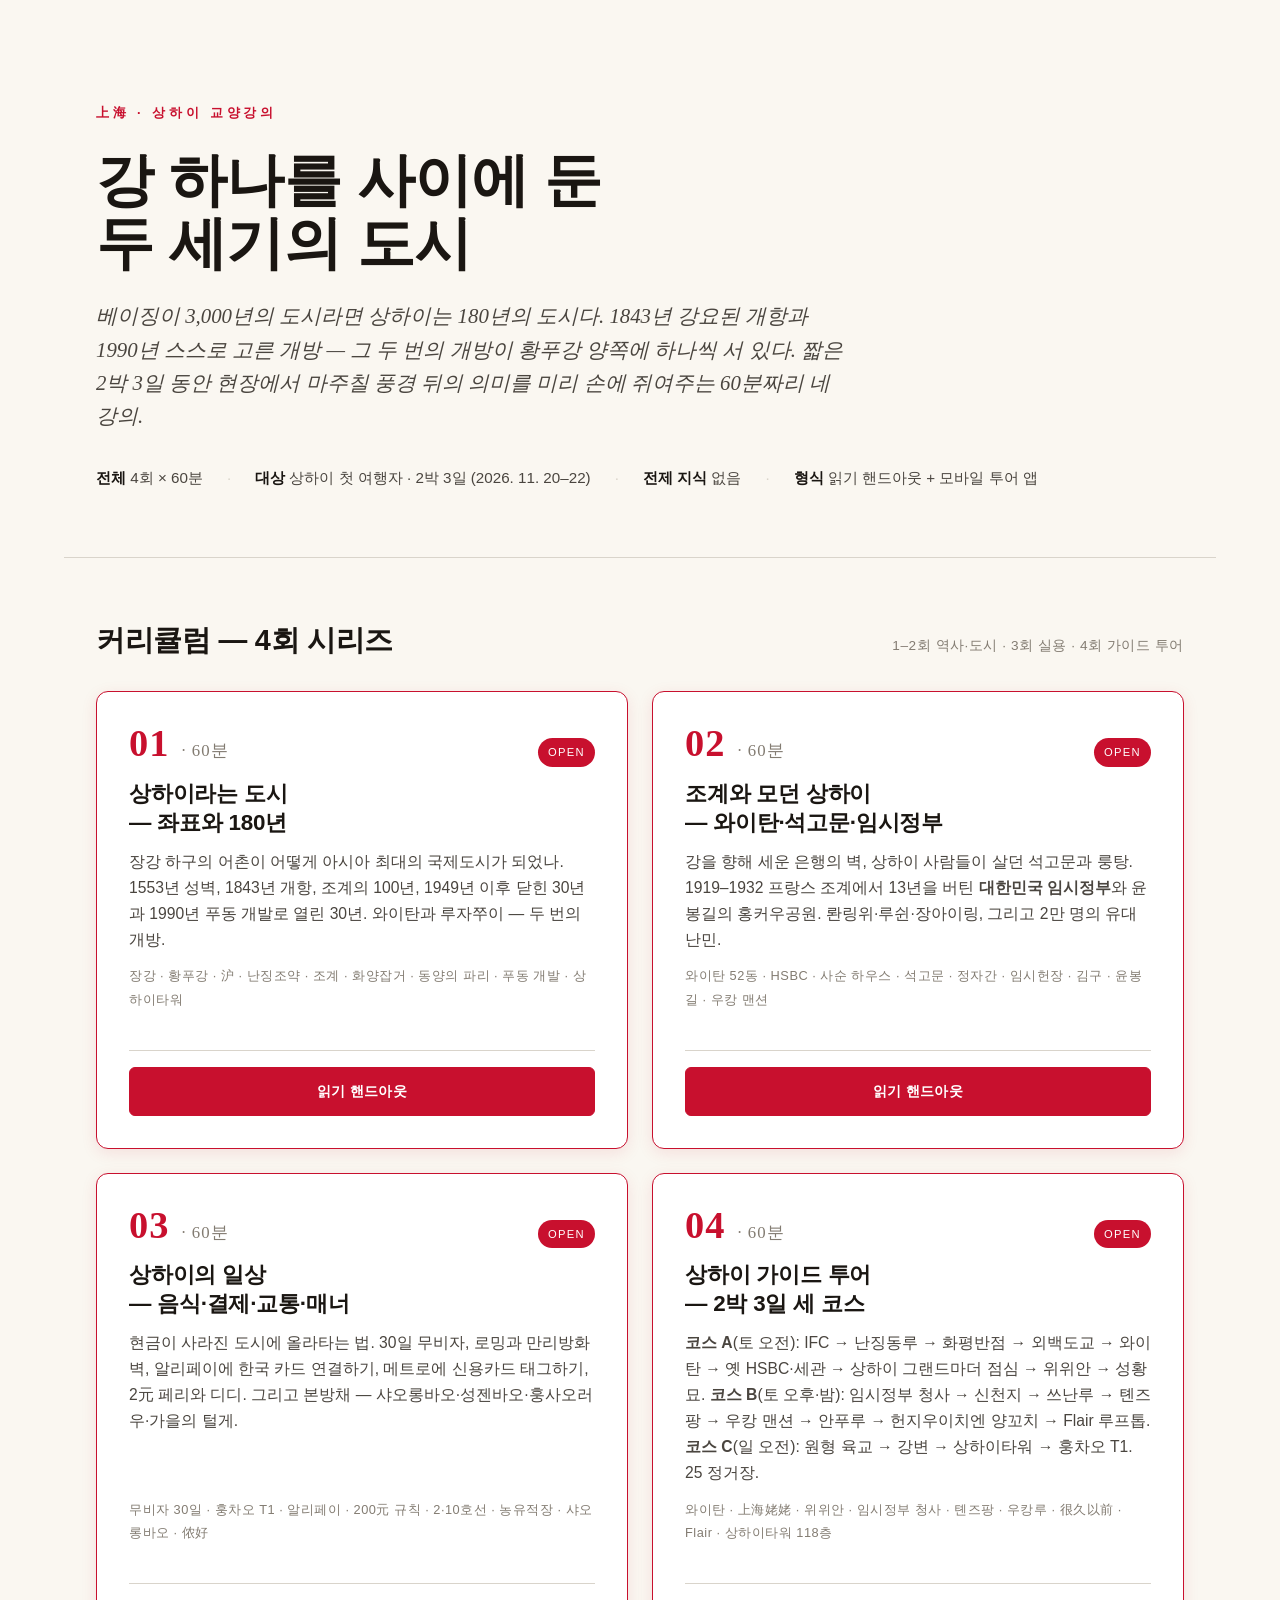
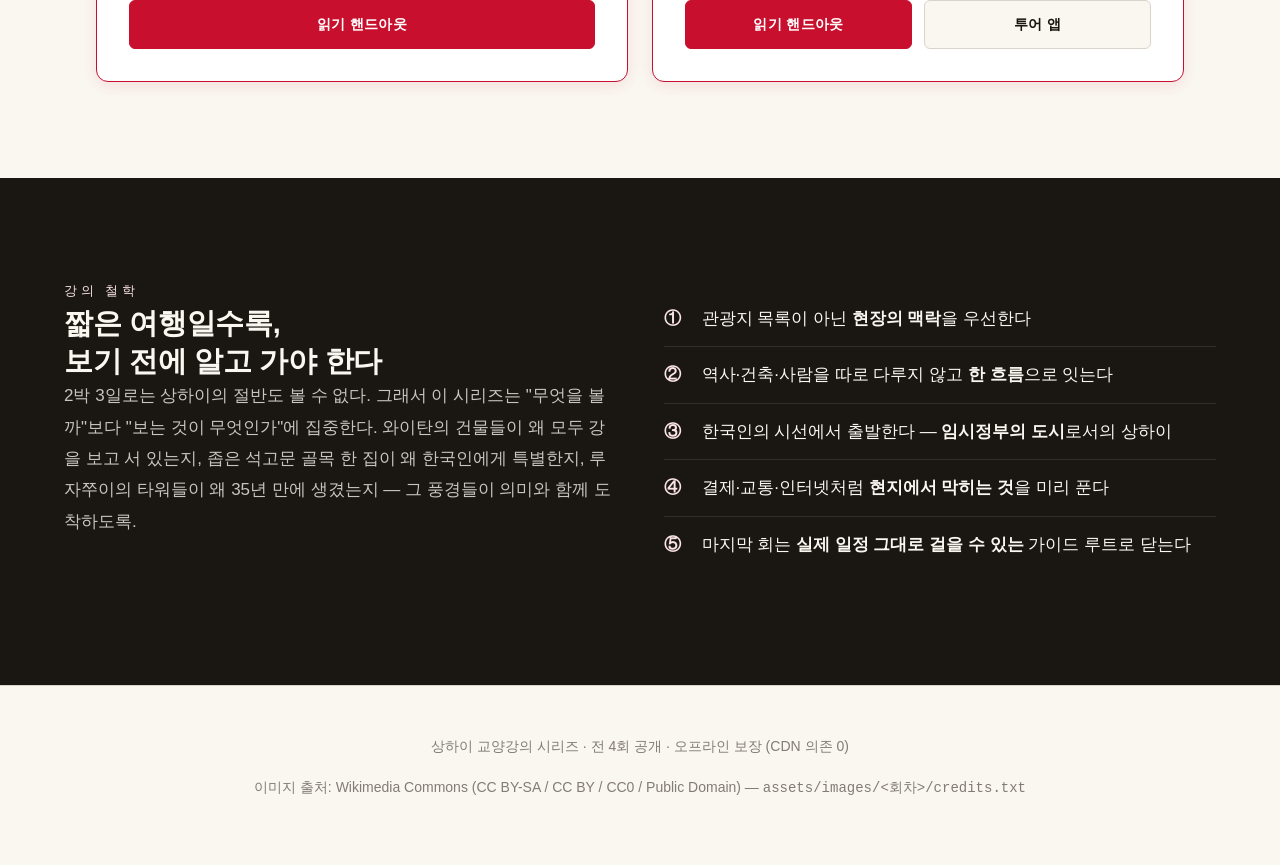
==== lecture-shanghai/index.html @ a5d8853c "상하이 2박 3일 강의와 셀프 가이드 투어 첫 공개 - lecture-shanghai: 4회 교양강의 (좌표와 180년, 조계와 모던 상하이, 일상, 가이드 투어) - tour-s" ====
<!DOCTYPE html>
<html lang="ko">
<head>
<meta charset="UTF-8">
<meta name="viewport" content="width=device-width, initial-scale=1">
<title>상하이 교양강의 — 2박 3일 여행자를 위한 4회 시리즈</title>
<meta name="description" content="상하이를 처음 만나는 사람을 위한 4회 교양강의. 좌표와 180년, 조계와 모던 상하이(임시정부), 일상·음식·결제, 그리고 2박 3일 가이드 투어.">
<link rel="stylesheet" href="assets/css/base.css">
<link rel="stylesheet" href="assets/css/index.css">
</head>
<body>

<!-- ===== Hero ===== -->
<section class="hero">
  <span class="eyebrow">上海 · 상하이 교양강의</span>
  <h1>강 하나를 사이에 둔<br>두 세기의 도시</h1>
  <p class="lead">베이징이 3,000년의 도시라면 상하이는 180년의 도시다. 1843년 강요된 개항과 1990년 스스로 고른 개방 — 그 두 번의 개방이 황푸강 양쪽에 하나씩 서 있다. 짧은 2박 3일 동안 현장에서 마주칠 풍경 뒤의 의미를 미리 손에 쥐여주는 60분짜리 네 강의.</p>
  <div class="meta">
    <span><strong>전체</strong> 4회 × 60분</span>
    <span class="sep">·</span>
    <span><strong>대상</strong> 상하이 첫 여행자 · 2박 3일 (2026. 11. 20–22)</span>
    <span class="sep">·</span>
    <span><strong>전제 지식</strong> 없음</span>
    <span class="sep">·</span>
    <span><strong>형식</strong> 읽기 핸드아웃 + 모바일 투어 앱</span>
  </div>
</section>

<!-- ===== Curriculum ===== -->
<section class="curriculum">
  <div class="curriculum-head">
    <h2>커리큘럼 — 4회 시리즈</h2>
    <span class="tag">1–2회 역사·도시 · 3회 실용 · 4회 가이드 투어</span>
  </div>

  <div class="cards">

    <!-- 1회 -->
    <article class="card active">
      <div class="card-num"><span class="n">01</span>· 60분<span class="tag-open">Open</span></div>
      <h3>상하이라는 도시<br>— 좌표와 180년</h3>
      <p class="desc">장강 하구의 어촌이 어떻게 아시아 최대의 국제도시가 되었나. 1553년 성벽, 1843년 개항, 조계의 100년, 1949년 이후 닫힌 30년과 1990년 푸동 개발로 열린 30년. 와이탄과 루자쭈이 — 두 번의 개방.</p>
      <p class="keywords">장강 · 황푸강 · 沪 · 난징조약 · 조계 · 화양잡거 · 동양의 파리 · 푸동 개발 · 상하이타워</p>
      <div class="actions">
        <a href="01-coordinates-history.html" class="primary">읽기 핸드아웃</a>
      </div>
    </article>

    <!-- 2회 -->
    <article class="card active">
      <div class="card-num"><span class="n">02</span>· 60분<span class="tag-open">Open</span></div>
      <h3>조계와 모던 상하이<br>— 와이탄·석고문·임시정부</h3>
      <p class="desc">강을 향해 세운 은행의 벽, 상하이 사람들이 살던 석고문과 룽탕. 1919–1932 프랑스 조계에서 13년을 버틴 <strong>대한민국 임시정부</strong>와 윤봉길의 홍커우공원. 롼링위·루쉰·장아이링, 그리고 2만 명의 유대 난민.</p>
      <p class="keywords">와이탄 52동 · HSBC · 사순 하우스 · 석고문 · 정자간 · 임시헌장 · 김구 · 윤봉길 · 우캉 맨션</p>
      <div class="actions">
        <a href="02-concessions-modern.html" class="primary">읽기 핸드아웃</a>
      </div>
    </article>

    <!-- 3회 -->
    <article class="card active">
      <div class="card-num"><span class="n">03</span>· 60분<span class="tag-open">Open</span></div>
      <h3>상하이의 일상<br>— 음식·결제·교통·매너</h3>
      <p class="desc">현금이 사라진 도시에 올라타는 법. 30일 무비자, 로밍과 만리방화벽, 알리페이에 한국 카드 연결하기, 메트로에 신용카드 태그하기, 2元 페리와 디디. 그리고 본방채 — 샤오롱바오·성젠바오·훙사오러우·가을의 털게.</p>
      <p class="keywords">무비자 30일 · 훙차오 T1 · 알리페이 · 200元 규칙 · 2·10호선 · 농유적장 · 샤오롱바오 · 侬好</p>
      <div class="actions">
        <a href="03-daily-life.html" class="primary">읽기 핸드아웃</a>
      </div>
    </article>

    <!-- 4회 -->
    <article class="card active">
      <div class="card-num"><span class="n">04</span>· 60분<span class="tag-open">Open</span></div>
      <h3>상하이 가이드 투어<br>— 2박 3일 세 코스</h3>
      <p class="desc"><strong>코스 A</strong>(토 오전): IFC → 난징동루 → 화평반점 → 외백도교 → 와이탄 → 옛 HSBC·세관 → 상하이 그랜드마더 점심 → 위위안 → 성황묘. <strong>코스 B</strong>(토 오후·밤): 임시정부 청사 → 신천지 → 쓰난루 → 톈즈팡 → 우캉 맨션 → 안푸루 → 헌지우이치엔 양꼬치 → Flair 루프톱. <strong>코스 C</strong>(일 오전): 원형 육교 → 강변 → 상하이타워 → 훙차오 T1. 25 정거장.</p>
      <p class="keywords">와이탄 · 上海姥姥 · 위위안 · 임시정부 청사 · 톈즈팡 · 우캉루 · 很久以前 · Flair · 상하이타워 118층</p>
      <div class="actions">
        <a href="04-shanghai-tour.html" class="primary">읽기 핸드아웃</a>
        <a href="../tour-shanghai/course/">투어 앱</a>
      </div>
    </article>

  </div>
</section>

<!-- ===== Philosophy ===== -->
<section class="philosophy">
  <div class="philosophy-inner">
    <div>
      <span class="eyebrow">강의 철학</span>
      <h2>짧은 여행일수록,<br>보기 전에 알고 가야 한다</h2>
      <p>2박 3일로는 상하이의 절반도 볼 수 없다. 그래서 이 시리즈는 "무엇을 볼까"보다 "보는 것이 무엇인가"에 집중한다. 와이탄의 건물들이 왜 모두 강을 보고 서 있는지, 좁은 석고문 골목 한 집이 왜 한국인에게 특별한지, 루자쭈이의 타워들이 왜 35년 만에 생겼는지 — 그 풍경들이 의미와 함께 도착하도록.</p>
    </div>
    <div>
      <ol class="principles">
        <li><span class="num">①</span><span>관광지 목록이 아닌 <strong>현장의 맥락</strong>을 우선한다</span></li>
        <li><span class="num">②</span><span>역사·건축·사람을 따로 다루지 않고 <strong>한 흐름</strong>으로 잇는다</span></li>
        <li><span class="num">③</span><span>한국인의 시선에서 출발한다 — <strong>임시정부의 도시</strong>로서의 상하이</span></li>
        <li><span class="num">④</span><span>결제·교통·인터넷처럼 <strong>현지에서 막히는 것</strong>을 미리 푼다</span></li>
        <li><span class="num">⑤</span><span>마지막 회는 <strong>실제 일정 그대로 걸을 수 있는</strong> 가이드 루트로 닫는다</span></li>
      </ol>
    </div>
  </div>
</section>

<footer class="site-footer">
  <p>상하이 교양강의 시리즈 · 전 4회 공개 · 오프라인 보장 (CDN 의존 0)</p>
  <p>이미지 출처: Wikimedia Commons (CC BY-SA / CC BY / CC0 / Public Domain) — <code>assets/images/&lt;회차&gt;/credits.txt</code></p>
</footer>

</body>
</html>
---- lecture-shanghai/assets/css/base.css ----
/* =========================================================
   상하이 교양강의 — 공통 디자인 시스템 (폴란드 교양강의 시리즈에서 이어받음)
   - 시안 A·B 공유 토큰 + 베이스 + 컴포넌트
   - 오프라인 보장: 시스템 폰트 스택만 사용, CDN 의존 0
   ========================================================= */

/* -------- 디자인 토큰 -------- */
:root {
  /* 색 — 종이 톤 위에 잉크와 적색 포인트 */
  --color-paper: #FAF7F1;
  --color-paper-soft: #FFFFFF;
  --color-ink: #1A1612;
  --color-ink-soft: #4A453F;
  --color-ink-mute: #837C72;
  --color-rule: #D9D4CB;
  --color-rule-soft: #ECE7DD;
  --color-accent: #C8102E;          /* 적색 포인트 */
  --color-accent-deep: #8F0820;
  --color-accent-soft: #FAE4E8;
  --color-warn: #B45309;            /* 인용·강조 보조 */

  /* 타이포 — 한글 시스템 산세리프 + 영문 시스템 */
  --font-sans: "Apple SD Gothic Neo", "Pretendard", "Noto Sans KR",
               -apple-system, BlinkMacSystemFont, "Segoe UI", Roboto, sans-serif;
  --font-serif: "Apple SD Gothic Neo", "Noto Serif KR", Georgia, "Times New Roman", serif;
  --font-mono: ui-monospace, SFMono-Regular, Menlo, Consolas, monospace;

  /* 크기 */
  --fs-body: 17px;
  --fs-small: 14px;
  --lh-body: 1.85;
  --measure: 52rem;       /* 본문 최대 폭 — 박스(컨테이너)와 동일 폭 정렬, 한국어 줄당 ~55자 */
  --wrap: 72rem;          /* 페이지 최대 폭 */

  /* 여백·반경 */
  --space-1: 4px;
  --space-2: 8px;
  --space-3: 12px;
  --space-4: 16px;
  --space-5: 24px;
  --space-6: 32px;
  --space-7: 48px;
  --space-8: 64px;
  --space-9: 96px;
  --radius: 6px;
  --radius-lg: 12px;
  --shadow: 0 1px 2px rgba(26, 22, 18, 0.04), 0 4px 16px rgba(26, 22, 18, 0.06);
}

/* -------- 리셋 + 베이스 -------- */
*, *::before, *::after { box-sizing: border-box; }
html { -webkit-text-size-adjust: 100%; scroll-behavior: smooth; }
body {
  margin: 0;
  background: var(--color-paper);
  color: var(--color-ink);
  font-family: var(--font-sans);
  font-size: var(--fs-body);
  line-height: var(--lh-body);
  font-feature-settings: "kern", "liga";
  -webkit-font-smoothing: antialiased;
  -moz-osx-font-smoothing: grayscale;
  text-rendering: optimizeLegibility;
}
img { max-width: 100%; height: auto; display: block; }
a { color: var(--color-accent-deep); text-decoration: none; border-bottom: 1px solid var(--color-accent-soft); }
a:hover { color: var(--color-accent); border-bottom-color: var(--color-accent); }
hr { border: 0; border-top: 1px solid var(--color-rule); margin: var(--space-7) 0; }

h1, h2, h3, h4 { font-weight: 700; line-height: 1.3; letter-spacing: -0.01em; margin: 0; }
h1 { font-size: 2.6rem; }
h2 { font-size: 1.8rem; }
h3 { font-size: 1.25rem; }
h4 { font-size: 1.05rem; color: var(--color-ink-soft); }
p { margin: 0 0 1.1em; }

::selection { background: var(--color-accent-soft); color: var(--color-accent-deep); }

/* -------- 레이아웃 -------- */
.wrap { max-width: var(--wrap); margin: 0 auto; padding: 0 var(--space-6); }
.measure { max-width: var(--measure); }

/* -------- 공통 컴포넌트 -------- */

/* 핵심 정리 박스 */
.summary-box {
  background: var(--color-paper-soft);
  border: 1px solid var(--color-rule);
  border-left: 4px solid var(--color-accent);
  border-radius: var(--radius);
  padding: var(--space-5) var(--space-6);
  margin: var(--space-6) 0;
}
.summary-box .summary-title {
  font-size: 0.9rem;
  font-weight: 700;
  text-transform: uppercase;
  letter-spacing: 0.06em;
  color: var(--color-accent-deep);
  margin-bottom: var(--space-3);
}
.summary-box ul { margin: 0; padding-left: 1.2em; }
.summary-box li { margin-bottom: 0.25em; }

/* 풀쿼트 */
.pullquote {
  font-family: var(--font-serif);
  font-size: 1.7rem;
  line-height: 1.5;
  font-style: italic;
  color: var(--color-ink);
  border-top: 2px solid var(--color-accent);
  border-bottom: 2px solid var(--color-accent);
  padding: var(--space-6) var(--space-5);
  margin: var(--space-7) 0;
  text-align: center;
}
.pullquote cite {
  display: block;
  font-size: 0.9rem;
  font-style: normal;
  letter-spacing: 0.04em;
  color: var(--color-ink-mute);
  margin-top: var(--space-4);
}

/* 사이드노트 */
.sidenote {
  font-size: var(--fs-small);
  color: var(--color-ink-soft);
  line-height: 1.7;
  padding: var(--space-3) var(--space-4);
  border-left: 2px solid var(--color-rule);
  background: var(--color-rule-soft);
  border-radius: 0 var(--radius) var(--radius) 0;
  margin: var(--space-5) 0;
}
.sidenote-title {
  font-weight: 700;
  color: var(--color-ink);
  margin-bottom: var(--space-2);
  letter-spacing: 0.02em;
}

/* 이미지·캡션 */
figure { margin: var(--space-6) 0; }
figure img {
  border-radius: var(--radius);
  border: 1px solid var(--color-rule);
}
figcaption {
  font-size: var(--fs-small);
  color: var(--color-ink-soft);
  line-height: 1.6;
  margin-top: var(--space-3);
  padding-left: var(--space-3);
  border-left: 2px solid var(--color-accent);
}
figcaption .source {
  display: block;
  color: var(--color-ink-mute);
  font-size: 12px;
  margin-top: var(--space-1);
}

/* 비교 카드 */
.compare {
  display: grid;
  grid-template-columns: 1fr 1fr;
  gap: var(--space-5);
  margin: var(--space-6) 0;
}
.compare-card {
  background: var(--color-paper-soft);
  border: 1px solid var(--color-rule);
  border-radius: var(--radius);
  padding: var(--space-5);
}
.compare-card h4 {
  font-size: 0.85rem;
  text-transform: uppercase;
  letter-spacing: 0.08em;
  color: var(--color-ink-mute);
  margin-bottom: var(--space-3);
}
.compare-card .num {
  font-family: var(--font-serif);
  font-size: 2.2rem;
  font-weight: 700;
  color: var(--color-accent-deep);
  line-height: 1;
  margin-bottom: var(--space-2);
}
.compare-card .label { color: var(--color-ink-soft); font-size: 0.95rem; }

/* 태그·라벨 */
.kicker {
  display: inline-block;
  font-size: 0.78rem;
  font-weight: 700;
  letter-spacing: 0.16em;
  text-transform: uppercase;
  color: var(--color-accent);
  margin-bottom: var(--space-3);
}

/* 푸터 */
.page-footer {
  margin-top: var(--space-9);
  padding: var(--space-6) 0;
  border-top: 1px solid var(--color-rule);
  font-size: var(--fs-small);
  color: var(--color-ink-mute);
}
.page-footer a { color: var(--color-ink-soft); border-color: var(--color-rule); }
---- lecture-shanghai/assets/css/index.css ----
/* =========================================================
   메인 인덱스 (index.html) 전용 스타일
   ========================================================= */

.hero {
  padding: var(--space-9) var(--space-6) var(--space-8);
  max-width: var(--wrap);
  margin: 0 auto;
  border-bottom: 1px solid var(--color-rule);
}
.hero .eyebrow {
  display: inline-block;
  font-size: 0.8rem;
  letter-spacing: 0.3em;
  color: var(--color-accent);
  text-transform: uppercase;
  font-weight: 700;
  margin-bottom: var(--space-5);
}
.hero h1 {
  font-size: 3.6rem;
  line-height: 1.1;
  margin-bottom: var(--space-5);
  max-width: 14em;
}
.hero .lead {
  font-family: var(--font-serif);
  font-style: italic;
  font-size: 1.3rem;
  color: var(--color-ink-soft);
  max-width: 36em;
  line-height: 1.6;
  margin-bottom: var(--space-6);
}
.hero .meta {
  display: flex;
  gap: var(--space-5);
  flex-wrap: wrap;
  font-size: 0.95rem;
  color: var(--color-ink-soft);
}
.hero .meta strong { color: var(--color-ink); font-weight: 600; }
.hero .meta .sep { color: var(--color-rule); }

.curriculum {
  padding: var(--space-8) var(--space-6) var(--space-9);
  max-width: var(--wrap);
  margin: 0 auto;
}
.curriculum-head {
  display: flex;
  align-items: baseline;
  justify-content: space-between;
  margin-bottom: var(--space-6);
  gap: var(--space-5);
  flex-wrap: wrap;
}
.curriculum-head h2 {
  font-size: 1.8rem;
}
.curriculum-head .tag {
  font-size: 0.85rem;
  color: var(--color-ink-mute);
  letter-spacing: 0.04em;
}

.cards {
  display: grid;
  grid-template-columns: repeat(2, 1fr);
  gap: var(--space-5);
}
.card {
  background: var(--color-paper-soft);
  border: 1px solid var(--color-rule);
  border-radius: var(--radius-lg);
  padding: var(--space-6);
  display: flex;
  flex-direction: column;
  gap: var(--space-3);
  position: relative;
  transition: transform 0.2s, box-shadow 0.2s;
}
.card.active { border-color: var(--color-accent); box-shadow: 0 4px 16px rgba(200, 16, 46, 0.1); }
.card.active:hover { transform: translateY(-2px); box-shadow: 0 8px 24px rgba(200, 16, 46, 0.15); }
.card.locked { opacity: 0.55; }

.card .card-num {
  display: flex;
  align-items: baseline;
  gap: var(--space-3);
  font-family: var(--font-serif);
  font-size: 1.05rem;
  color: var(--color-ink-mute);
  letter-spacing: 0.06em;
}
.card .card-num .n {
  font-size: 2.4rem;
  font-weight: 700;
  color: var(--color-accent);
  font-feature-settings: "tnum";
  line-height: 1;
}
.card.locked .card-num .n { color: var(--color-ink-mute); }
.card .card-num .tag-open {
  margin-left: auto;
  font-size: 0.7rem;
  letter-spacing: 0.12em;
  background: var(--color-accent);
  color: white;
  padding: 4px 10px;
  border-radius: 999px;
  text-transform: uppercase;
  font-family: var(--font-sans);
}
.card .card-num .tag-soon {
  margin-left: auto;
  font-size: 0.7rem;
  letter-spacing: 0.12em;
  background: var(--color-rule);
  color: var(--color-ink-mute);
  padding: 4px 10px;
  border-radius: 999px;
  text-transform: uppercase;
  font-family: var(--font-sans);
}
.card h3 {
  font-size: 1.4rem;
  line-height: 1.3;
}
.card .desc {
  font-size: 0.98rem;
  color: var(--color-ink-soft);
  line-height: 1.65;
  margin: 0;
  flex: 1;
}
.card .keywords {
  font-size: 0.8rem;
  color: var(--color-ink-mute);
  letter-spacing: 0.04em;
}
.card .actions {
  display: flex;
  gap: var(--space-3);
  margin-top: var(--space-3);
  padding-top: var(--space-4);
  border-top: 1px solid var(--color-rule);
}
.card .actions a {
  flex: 1;
  text-align: center;
  padding: 10px var(--space-4);
  border-radius: 6px;
  font-size: 0.9rem;
  font-weight: 600;
  border: 1px solid var(--color-rule);
  background: var(--color-paper);
  color: var(--color-ink);
  letter-spacing: 0.02em;
}
.card .actions a:hover { border-color: var(--color-accent); color: var(--color-accent); }
.card .actions a.primary {
  background: var(--color-accent);
  color: white;
  border-color: var(--color-accent);
}
.card .actions a.primary:hover {
  background: var(--color-accent-deep);
  border-color: var(--color-accent-deep);
  color: white;
}
.card.locked .actions a {
  pointer-events: none;
  background: var(--color-rule-soft);
  color: var(--color-ink-mute);
  border-color: var(--color-rule);
}

.philosophy {
  background: var(--color-ink);
  color: var(--color-paper);
  padding: var(--space-9) var(--space-6);
}
.philosophy-inner {
  max-width: var(--wrap);
  margin: 0 auto;
  display: grid;
  grid-template-columns: 1fr 1fr;
  gap: var(--space-7);
}
.philosophy h2 { color: var(--color-paper); font-size: 1.8rem; }
.philosophy .eyebrow { color: var(--color-accent-soft); font-size: 0.8rem; letter-spacing: 0.3em; }
.philosophy p { color: rgba(250, 247, 241, 0.78); line-height: 1.85; }
.philosophy .principles {
  list-style: none;
  padding: 0;
}
.philosophy .principles li {
  padding: var(--space-3) 0;
  border-bottom: 1px solid rgba(250, 247, 241, 0.1);
  display: flex;
  gap: var(--space-3);
}
.philosophy .principles li:last-child { border-bottom: 0; }
.philosophy .principles .num {
  font-family: var(--font-serif);
  color: var(--color-accent-soft);
  font-weight: 700;
  flex: 0 0 1.5em;
}

footer.site-footer {
  padding: var(--space-7) var(--space-6);
  border-top: 1px solid var(--color-rule);
  font-size: var(--fs-small);
  color: var(--color-ink-mute);
  text-align: center;
}
footer.site-footer a { color: var(--color-ink-soft); border-color: var(--color-rule); }

@media (max-width: 880px) {
  .hero { padding: var(--space-7) var(--space-5) var(--space-6); }
  .hero h1 { font-size: 2.2rem; }
  .hero .lead { font-size: 1.1rem; }
  .cards { grid-template-columns: 1fr; }
  .philosophy-inner { grid-template-columns: 1fr; }
}
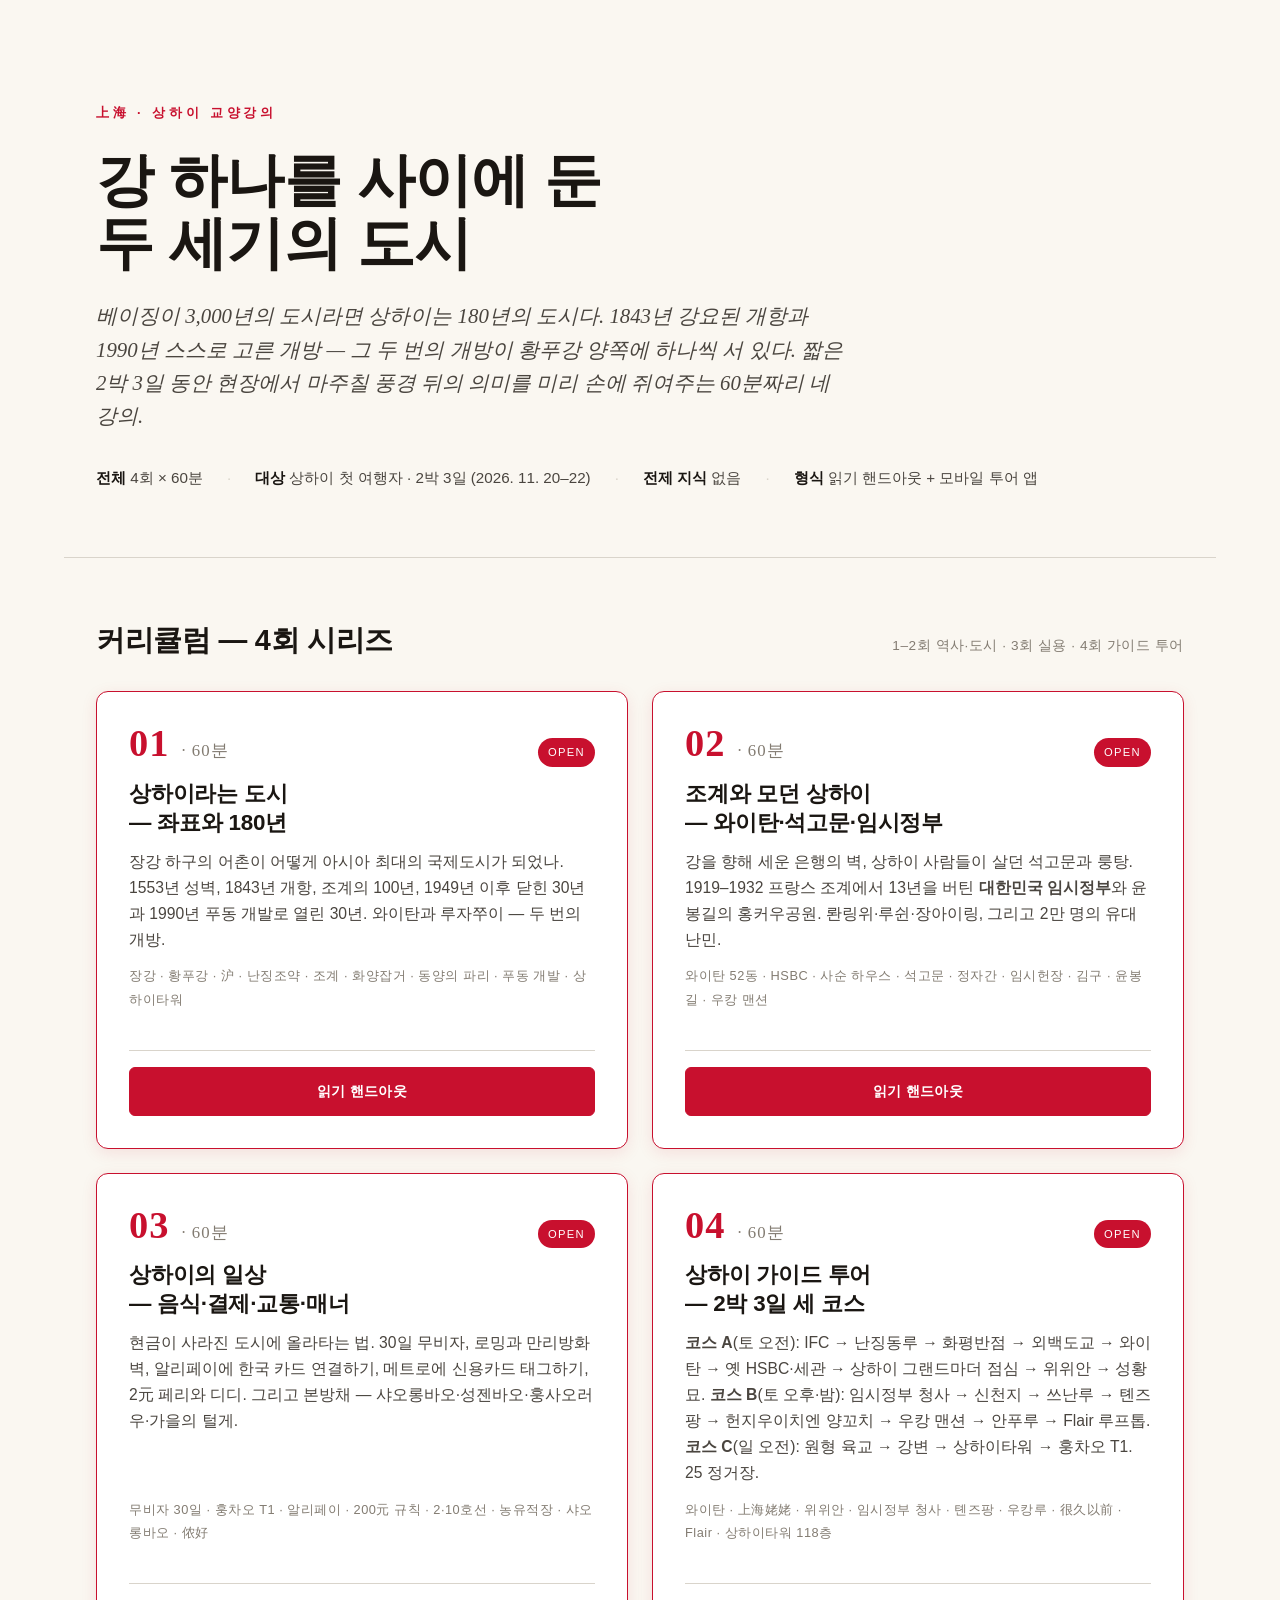
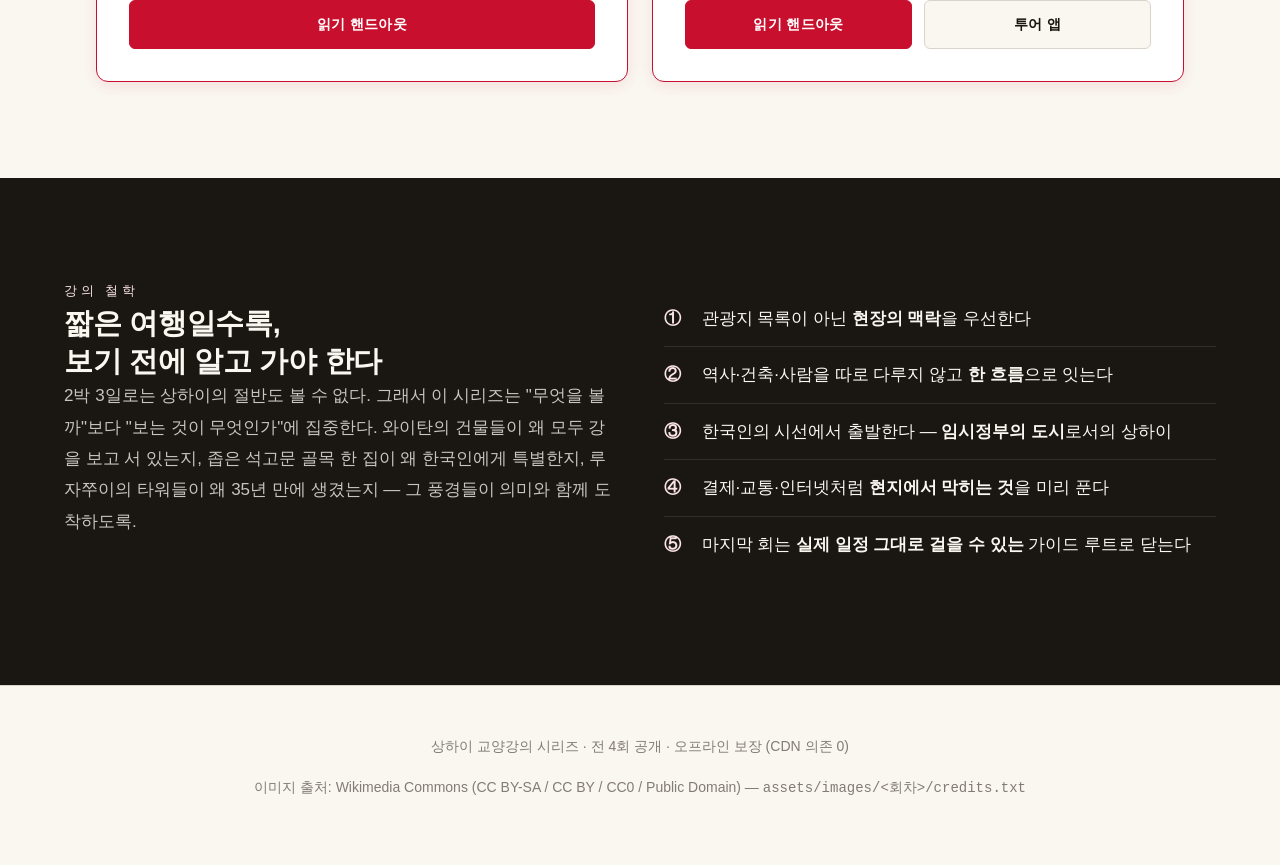
==== commit 21507ec0: "코스 B 저녁 순서 조정 · 동선 시간 보정 · 일요일 체크아웃 안내 - 코스 B: 양꼬치를 톈즈팡 옆 打浦桥日月光店 17:30으로 당기고 우캉루는 그 뒤로.   Flair 도착 " ====
--- a/lecture-shanghai/index.html
+++ b/lecture-shanghai/index.html
@@ -72,7 +72,7 @@
     <article class="card active">
       <div class="card-num"><span class="n">04</span>· 60분<span class="tag-open">Open</span></div>
       <h3>상하이 가이드 투어<br>— 2박 3일 세 코스</h3>
-      <p class="desc"><strong>코스 A</strong>(토 오전): IFC → 난징동루 → 화평반점 → 외백도교 → 와이탄 → 옛 HSBC·세관 → 상하이 그랜드마더 점심 → 위위안 → 성황묘. <strong>코스 B</strong>(토 오후·밤): 임시정부 청사 → 신천지 → 쓰난루 → 톈즈팡 → 우캉 맨션 → 안푸루 → 헌지우이치엔 양꼬치 → Flair 루프톱. <strong>코스 C</strong>(일 오전): 원형 육교 → 강변 → 상하이타워 → 훙차오 T1. 25 정거장.</p>
+      <p class="desc"><strong>코스 A</strong>(토 오전): IFC → 난징동루 → 화평반점 → 외백도교 → 와이탄 → 옛 HSBC·세관 → 상하이 그랜드마더 점심 → 위위안 → 성황묘. <strong>코스 B</strong>(토 오후·밤): 임시정부 청사 → 신천지 → 쓰난루 → 톈즈팡 → 헌지우이치엔 양꼬치 → 우캉 맨션 → 안푸루 → Flair 루프톱. <strong>코스 C</strong>(일 오전): 원형 육교 → 강변 → 상하이타워 → 훙차오 T1. 25 정거장.</p>
       <p class="keywords">와이탄 · 上海姥姥 · 위위안 · 임시정부 청사 · 톈즈팡 · 우캉루 · 很久以前 · Flair · 상하이타워 118층</p>
       <div class="actions">
         <a href="04-shanghai-tour.html" class="primary">읽기 핸드아웃</a>
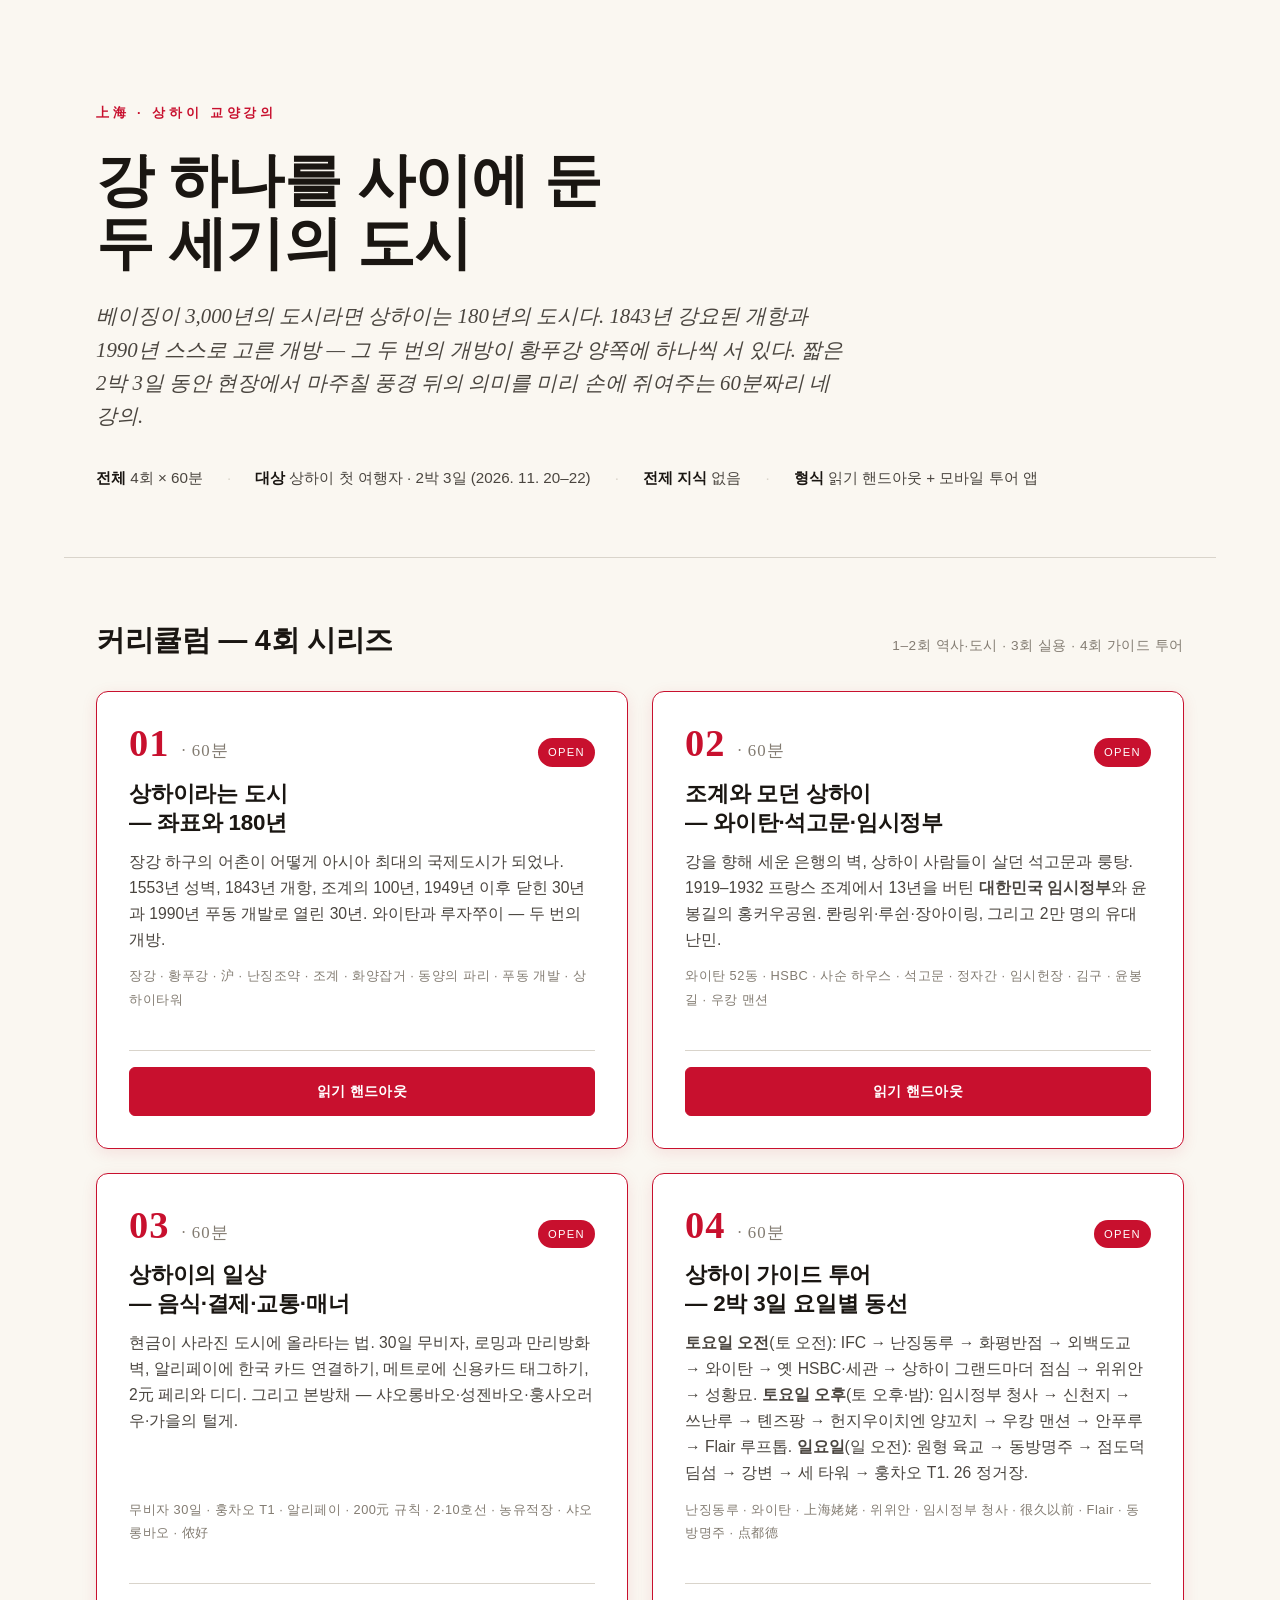
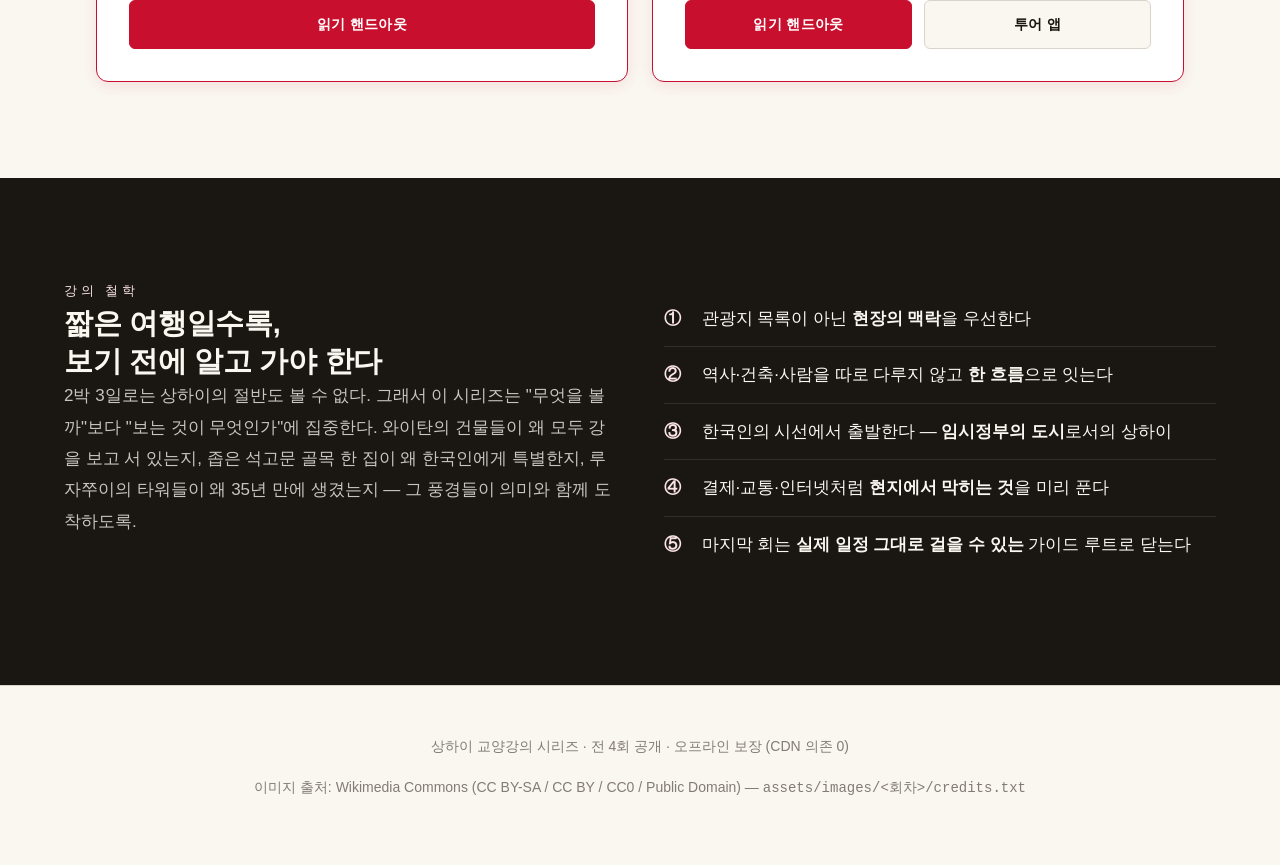
==== commit cd577787: "요일별 동선으로 재편 · 필수 장소 반영 · 식당 예약 안내 - 코스 A·B·C → 토요일(sat, 19곳)·일요일(sun, 7곳). 토요일은 한 지도·한 번호 흐름으로   이어지" ====
--- a/lecture-shanghai/index.html
+++ b/lecture-shanghai/index.html
@@ -71,9 +71,9 @@
     <!-- 4회 -->
     <article class="card active">
       <div class="card-num"><span class="n">04</span>· 60분<span class="tag-open">Open</span></div>
-      <h3>상하이 가이드 투어<br>— 2박 3일 세 코스</h3>
-      <p class="desc"><strong>코스 A</strong>(토 오전): IFC → 난징동루 → 화평반점 → 외백도교 → 와이탄 → 옛 HSBC·세관 → 상하이 그랜드마더 점심 → 위위안 → 성황묘. <strong>코스 B</strong>(토 오후·밤): 임시정부 청사 → 신천지 → 쓰난루 → 톈즈팡 → 헌지우이치엔 양꼬치 → 우캉 맨션 → 안푸루 → Flair 루프톱. <strong>코스 C</strong>(일 오전): 원형 육교 → 강변 → 상하이타워 → 훙차오 T1. 25 정거장.</p>
-      <p class="keywords">와이탄 · 上海姥姥 · 위위안 · 임시정부 청사 · 톈즈팡 · 우캉루 · 很久以前 · Flair · 상하이타워 118층</p>
+      <h3>상하이 가이드 투어<br>— 2박 3일 요일별 동선</h3>
+      <p class="desc"><strong>토요일 오전</strong>(토 오전): IFC → 난징동루 → 화평반점 → 외백도교 → 와이탄 → 옛 HSBC·세관 → 상하이 그랜드마더 점심 → 위위안 → 성황묘. <strong>토요일 오후</strong>(토 오후·밤): 임시정부 청사 → 신천지 → 쓰난루 → 톈즈팡 → 헌지우이치엔 양꼬치 → 우캉 맨션 → 안푸루 → Flair 루프톱. <strong>일요일</strong>(일 오전): 원형 육교 → 동방명주 → 점도덕 딤섬 → 강변 → 세 타워 → 훙차오 T1. 26 정거장.</p>
+      <p class="keywords">난징동루 · 와이탄 · 上海姥姥 · 위위안 · 임시정부 청사 · 很久以前 · Flair · 동방명주 · 点都德</p>
       <div class="actions">
         <a href="04-shanghai-tour.html" class="primary">읽기 핸드아웃</a>
         <a href="../tour-shanghai/course/">투어 앱</a>
--- a/lecture-shanghai/assets/css/base.css
+++ b/lecture-shanghai/assets/css/base.css
@@ -191,7 +191,7 @@
   line-height: 1;
   margin-bottom: var(--space-2);
 }
-.compare-card .label { color: var(--color-ink-soft); font-size: 0.95rem; }
+.compare-card .label { color: var(--color-ink-soft); font-size: 0.95rem; overflow-wrap: anywhere; } /* 이메일·URL 같은 긴 토큰이 폰 폭을 밀어내지 않게 */
 
 /* 태그·라벨 */
 .kicker {
